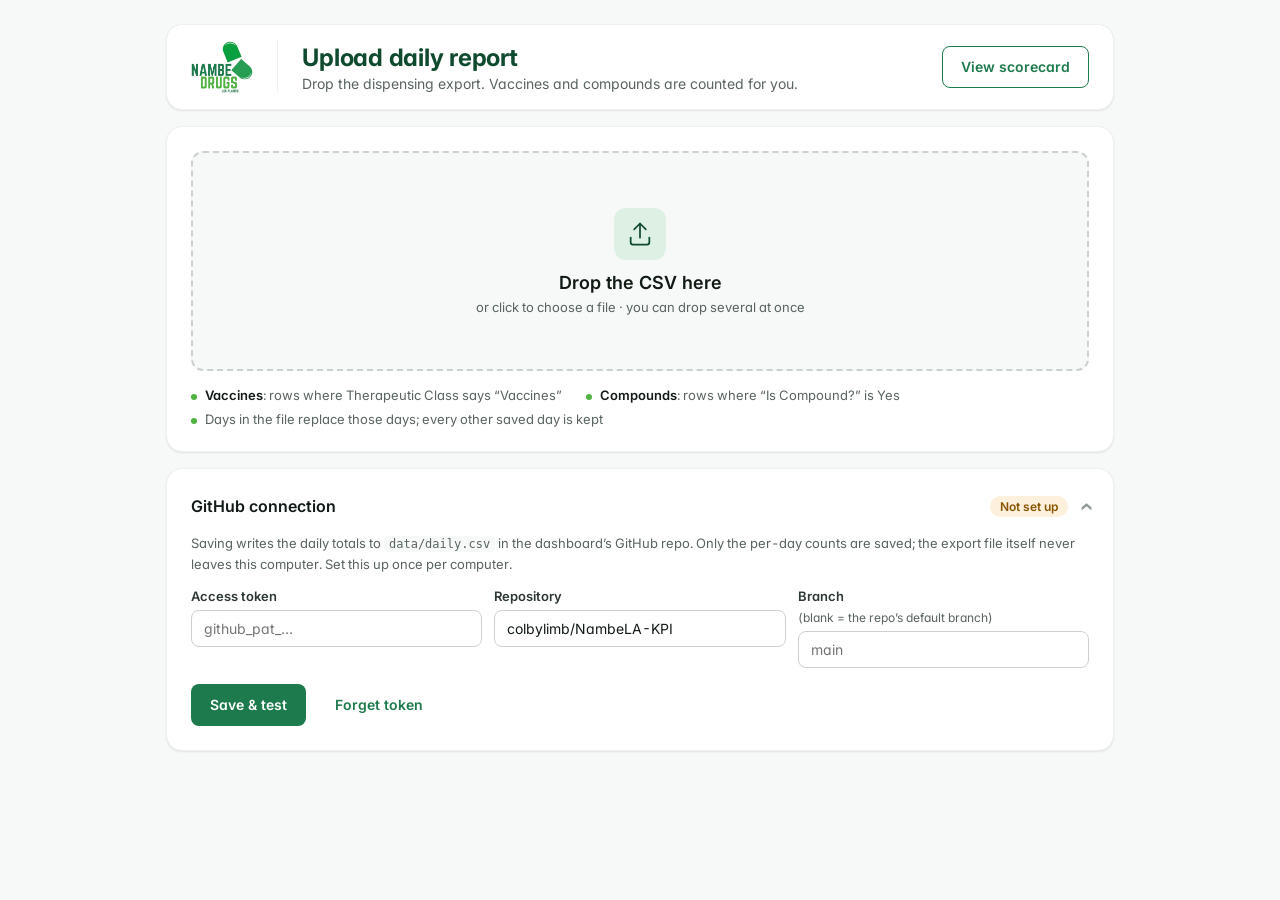
==== upload.html @ 17897c92 "Add drop-in CSV upload page for the dispensing export upload.html parses the export in the browser: " ====
<!doctype html>
<html lang="en">
<head>
  <meta charset="utf-8">
  <meta name="viewport" content="width=device-width, initial-scale=1">
  <title>Upload Daily Report</title>
  <meta name="description" content="Drop the pharmacy dispensing export to update the Nambe Drugs scorecard.">
  <meta name="robots" content="noindex">
  <link rel="icon" type="image/png" href="assets/logo.png">
  <link rel="preconnect" href="https://fonts.googleapis.com">
  <link rel="preconnect" href="https://fonts.gstatic.com" crossorigin>
  <link href="https://fonts.googleapis.com/css2?family=Inter:wght@400;500;600;700&display=swap" rel="stylesheet">
  <link rel="stylesheet" href="assets/styles.css">
</head>
<body class="page-upload">
  <div class="up-wrap">
    <header class="topbar">
      <img class="logo" src="assets/logo.png" alt="Nambe Drugs Los Alamos">
      <div class="divider"></div>
      <div class="title-block">
        <h1>Upload daily report</h1>
        <p>Drop the dispensing export. Vaccines and compounds are counted for you.</p>
      </div>
      <div class="spacer"></div>
      <a class="btn btn-secondary" href="./">View scorecard</a>
    </header>

    <!-- Step 1: drop -->
    <section class="up-card">
      <label class="dropzone" id="dropzone" tabindex="0">
        <input type="file" id="file" accept=".csv,text/csv" multiple hidden>
        <span class="dz-icon" aria-hidden="true">
          <svg viewBox="0 0 24 24" fill="none" stroke="currentColor" stroke-width="1.5" stroke-linecap="round" stroke-linejoin="round"><path d="M12 15V3"/><path d="m7 8 5-5 5 5"/><path d="M20 15v4a2 2 0 0 1-2 2H6a2 2 0 0 1-2-2v-4"/></svg>
        </span>
        <span class="dz-title">Drop the CSV here</span>
        <span class="dz-sub">or click to choose a file · you can drop several at once</span>
      </label>
      <ul class="rules">
        <li><b>Vaccines</b>: rows where Therapeutic Class says “Vaccines”</li>
        <li><b>Compounds</b>: rows where “Is Compound?” is Yes</li>
        <li>Days in the file replace those days; every other saved day is kept</li>
      </ul>
    </section>

    <!-- Step 2: review + save -->
    <section class="up-card" id="review" hidden>
      <div class="up-head">
        <h2>Check the counts</h2>
        <span class="muted" id="files-note"></span>
      </div>
      <div id="notices"></div>
      <div class="table-wrap">
        <table class="up-table">
          <thead><tr><th>Date</th><th class="num">Vaccines</th><th class="num">Compounds</th><th class="num">Rows read</th><th>On the dashboard</th></tr></thead>
          <tbody id="rows"></tbody>
        </table>
      </div>
      <div class="actions">
        <button class="btn btn-primary" id="save">Save to dashboard</button>
        <button class="btn btn-secondary" id="download">Download daily.csv</button>
        <button class="btn btn-tertiary" id="reset">Start over</button>
      </div>
      <div id="result" class="result" hidden></div>
    </section>

    <!-- Settings -->
    <details class="up-card settings" id="settings">
      <summary>
        <span>GitHub connection</span>
        <span class="conn" id="conn-state">Not set up</span>
      </summary>
      <p class="muted">Saving writes the daily totals to <code>data/daily.csv</code> in the dashboard’s GitHub repo. Only the per-day counts are saved; the export file itself never leaves this computer. Set this up once per computer.</p>
      <div class="form">
        <label>Access token
          <input type="password" id="token" autocomplete="off" placeholder="github_pat_…">
        </label>
        <label>Repository
          <input type="text" id="repo" placeholder="owner/repo">
        </label>
        <label>Branch <span class="muted">(blank = the repo’s default branch)</span>
          <input type="text" id="branch" placeholder="main">
        </label>
      </div>
      <div class="actions">
        <button class="btn btn-primary" id="save-settings">Save &amp; test</button>
        <button class="btn btn-tertiary" id="forget">Forget token</button>
      </div>
      <div id="settings-result" class="result" hidden></div>
    </details>
  </div>

  <script src="assets/ingest.js"></script>
  <script src="assets/upload.js"></script>
</body>
</html>
---- assets/styles.css ----
/* Nambe Drugs Los Alamos — KPI wall display
   Tokens follow the Nambe Drugs brand board. */
:root {
  --forest: #1D7A4D;
  --green: #0A9F41;
  --lime: #50B341;
  --pine: #0F4A2E;
  --mint: #DDF0E3;

  --ink-900: #111A15;
  --ink-800: #2D3832;
  --ink-600: #59645E;
  --ink-400: #909A94;
  --ink-200: #CBD2CE;
  --ink-100: #EEF1EF;
  --ink-50:  #F7F9F8;

  --success: #1E9E57;
  --success-bg: #E3F4EA;
  --warning: #E08A00;
  --warning-ink: #8A5500;
  --warning-bg: #FDF0DC;
  --error: #D93B3B;
  --error-bg: #FBE5E5;

  --surface: #FFFFFF;
  --page: var(--ink-50);
  --ghost: #D3DAD6;           /* last-month comparison marks */

  --radius-card: 12px;
  --radius-panel: 16px;
  --shadow-1: 0 1px 2px rgba(17, 26, 21, .10);

  color-scheme: light;
  /* Scales the whole display with the screen: 16px on a 1920×1080 TV. */
  font-size: max(11px, min(0.8333vw, 1.4815vh));
}

* { box-sizing: border-box; }

html, body { margin: 0; height: 100%; }

body {
  background: var(--page);
  color: var(--ink-900);
  font-family: "Inter", system-ui, -apple-system, "Segoe UI", sans-serif;
  font-feature-settings: "tnum" 1, "cv11" 1;
  -webkit-font-smoothing: antialiased;
  overflow: hidden;
  cursor: none;               /* hide the mouse on the wall display */
}
body.has-pointer { cursor: default; }

.app {
  height: 100vh;
  display: grid;
  grid-template-rows: auto 1fr auto;
  gap: 1.25rem;
  padding: 1.25rem 1.5rem 0.75rem;
}

/* ---------- Header ---------- */
.topbar {
  display: flex;
  align-items: center;
  gap: 1.5rem;
  background: var(--surface);
  border: 1px solid var(--ink-100);
  border-radius: var(--radius-panel);
  box-shadow: var(--shadow-1);
  padding: 0.85rem 1.5rem;
}
.topbar .logo { height: 3.6rem; width: auto; display: block; }
.topbar .divider { width: 1px; align-self: stretch; background: var(--ink-100); }
.title-block h1 {
  margin: 0;
  font-size: 2rem; line-height: 2.5rem; font-weight: 700;
  color: var(--pine); letter-spacing: -0.01em;
}
.title-block p {
  margin: 0.1rem 0 0;
  font-size: 0.95rem; color: var(--ink-600);
}
.topbar .spacer { flex: 1; }

.status {
  display: inline-flex; align-items: center; gap: 0.5rem;
  border-radius: 999px;
  padding: 0.45rem 0.95rem;
  font-size: 0.95rem; font-weight: 600;
  background: var(--mint); color: var(--pine);
  white-space: nowrap;
}
.status svg { width: 1.1rem; height: 1.1rem; }
.status.is-warning { background: var(--warning-bg); color: var(--warning-ink); }
.status.is-error { background: var(--error-bg); color: #9E2323; }
.sample-pill {
  border-radius: 999px; padding: 0.35rem 0.8rem;
  font-size: 0.8rem; font-weight: 600; letter-spacing: 0.06em; text-transform: uppercase;
  border: 1px solid var(--warning); color: var(--warning-ink); background: var(--surface);
}

.clock { text-align: right; }
.clock .time {
  font-size: 2rem; line-height: 2.4rem; font-weight: 700; color: var(--ink-900);
  letter-spacing: -0.01em;
}
.clock .date { font-size: 0.95rem; color: var(--ink-600); }

/* ---------- Panels ---------- */
.grid {
  min-height: 0;
  display: grid;
  grid-template-columns: 1fr 1fr;
  gap: 1.25rem;
}

.panel {
  min-height: 0;
  display: flex; flex-direction: column; gap: 1rem;
  background: var(--surface);
  border: 1px solid var(--ink-100);
  border-radius: var(--radius-panel);
  box-shadow: var(--shadow-1);
  padding: 1.25rem 1.5rem 1.25rem;
}

.panel-head { display: flex; align-items: center; gap: 0.85rem; }
.panel-icon {
  width: 2.75rem; height: 2.75rem; border-radius: 12px;
  background: var(--mint); color: var(--pine);
  display: grid; place-items: center;
}
.panel-icon svg { width: 1.6rem; height: 1.6rem; }
.panel-head h2 {
  margin: 0; font-size: 1.75rem; line-height: 2.1rem; font-weight: 700; color: var(--pine);
}

/* KPI tiles */
.kpis { display: grid; grid-template-columns: 1fr 1fr; gap: 1rem; }
.kpi {
  border: 1px solid var(--ink-100);
  border-radius: var(--radius-card);
  padding: 1rem 1.25rem 1.1rem;
  background: var(--surface);
}
.kpi.is-primary { background: linear-gradient(135deg, var(--forest), var(--pine)); border-color: transparent; color: #fff; }
.overline {
  font-size: 0.8rem; line-height: 1.1rem; font-weight: 600;
  letter-spacing: 0.08em; text-transform: uppercase;
  color: var(--ink-600);
}
.kpi.is-primary .overline { color: rgba(255,255,255,.78); }
.kpi .value {
  font-size: 4.6rem; line-height: 1; font-weight: 700; letter-spacing: -0.03em;
  margin: 0.55rem 0 0.7rem;
}
.kpi .compare {
  display: flex; align-items: center; gap: 0.6rem; flex-wrap: wrap;
  font-size: 1rem; color: var(--ink-600);
}
.kpi.is-primary .compare { color: rgba(255,255,255,.85); }
.kpi .compare b { color: var(--ink-900); font-weight: 600; }
.kpi.is-primary .compare b { color: #fff; }

.delta {
  display: inline-flex; align-items: center; gap: 0.3rem;
  border-radius: 999px; padding: 0.22rem 0.65rem;
  font-size: 0.95rem; font-weight: 700;
}
.delta svg { width: 0.95rem; height: 0.95rem; }
.delta.up   { background: var(--success-bg); color: #13703D; }
.delta.down { background: var(--error-bg);   color: #A32B2B; }
.delta.flat { background: var(--ink-100);    color: var(--ink-800); }

/* Charts */
.chart-card {
  flex: 1 1 0; min-height: 0;
  display: flex; flex-direction: column;
  border: 1px solid var(--ink-100);
  border-radius: var(--radius-card);
  padding: 0.9rem 1.1rem 0.6rem;
}
.chart-card.daily { flex-grow: 1.15; }
.chart-head {
  display: flex; align-items: baseline; justify-content: space-between; gap: 1rem;
  margin-bottom: 0.35rem;
}
.chart-head h3 { margin: 0; font-size: 1.15rem; line-height: 1.6rem; font-weight: 600; color: var(--ink-900); }
.chart-head .note { font-size: 0.95rem; color: var(--ink-600); }
.chart-head .note b { color: var(--ink-900); font-weight: 600; }
.legend { display: flex; gap: 1.1rem; font-size: 0.9rem; color: var(--ink-600); white-space: nowrap; }
.legend span { display: inline-flex; align-items: center; gap: 0.4rem; }
.legend i { width: 0.8rem; height: 0.8rem; border-radius: 3px; display: inline-block; }
.legend i.dashed { background: transparent !important; border: 2px dashed var(--lime); }

.chart { flex: 1; min-height: 0; position: relative; }
.chart svg { position: absolute; inset: 0; width: 100%; height: 100%; overflow: visible; }

.chart .grid-line { stroke: var(--ink-100); stroke-width: 1; }
.chart .baseline  { stroke: var(--ink-200); stroke-width: 1; }
.chart .tick      { fill: var(--ink-400); font-size: 0.8rem; }
.chart .tick.strong { fill: var(--ink-900); font-weight: 700; }
.chart .val       { fill: var(--ink-900); font-size: 0.95rem; font-weight: 700; }
.chart .val.muted { fill: var(--ink-600); font-weight: 600; }

/* ---------- Footer ---------- */
.footer {
  display: flex; justify-content: space-between; gap: 1rem;
  font-size: 0.8rem; color: var(--ink-400);
  padding: 0 0.25rem;
}

/* Loading / empty */
.empty {
  grid-column: 1 / -1;
  display: grid; place-items: center;
  color: var(--ink-600); font-size: 1.2rem;
}

/* ---------- Small screens (phones, laptops in portrait) ---------- */
@media (max-width: 1000px) {
  :root { font-size: 14px; }
  body { overflow: auto; cursor: default; }
  .app { height: auto; padding: 16px; gap: 16px; }
  .topbar { flex-wrap: wrap; padding: 12px 16px; gap: 12px; }
  .topbar .divider, .topbar .spacer { display: none; }
  .topbar .logo { height: 44px; }
  .title-block h1 { font-size: 1.5rem; line-height: 2rem; }
  .clock { text-align: left; width: 100%; display: flex; gap: 12px; align-items: baseline; }
  .clock .time { font-size: 1.25rem; }
  .grid { grid-template-columns: 1fr; }
  .panel { padding: 16px; }
  .kpi .value { font-size: 2.75rem; }
  .chart-card { flex: none; }
  .chart { flex: none; height: 220px; }
  .chart-head { flex-wrap: wrap; }
  .footer { flex-direction: column; }
}

/* =========================================================
   Upload page
   ========================================================= */
body.page-upload { overflow: auto; cursor: default; font-size: 15px; }
html:has(body.page-upload) { font-size: 16px; }
.up-wrap { max-width: 980px; margin: 0 auto; padding: 24px 16px 48px; display: grid; gap: 16px; }
.page-upload .topbar { padding: 16px 24px; }
.page-upload .topbar .logo { height: 52px; }
.page-upload .title-block h1 { font-size: 24px; line-height: 32px; }
.page-upload .title-block p { font-size: 14px; }

.up-card {
  background: var(--surface); border: 1px solid var(--ink-100);
  border-radius: var(--radius-panel); box-shadow: var(--shadow-1);
  padding: 24px;
}
.up-head { display: flex; align-items: baseline; justify-content: space-between; gap: 16px; flex-wrap: wrap; margin-bottom: 12px; }
.up-head h2 { margin: 0; font-size: 18px; line-height: 28px; font-weight: 600; color: var(--pine); }
.muted { color: var(--ink-600); font-size: 13px; }

.dropzone {
  display: flex; flex-direction: column; align-items: center; justify-content: center; gap: 6px;
  min-height: 220px; padding: 24px; text-align: center;
  border: 2px dashed var(--ink-200); border-radius: var(--radius-card);
  background: var(--ink-50); cursor: pointer;
  transition: background .15s, border-color .15s;
}
.dropzone:hover, .dropzone:focus-visible { background: var(--mint); border-color: var(--forest); outline: none; }
.dropzone.is-over { background: var(--mint); border-color: var(--forest); border-style: solid; }
.dz-icon { width: 52px; height: 52px; border-radius: 12px; background: var(--mint); color: var(--pine); display: grid; place-items: center; margin-bottom: 6px; }
.dropzone.is-over .dz-icon, .dropzone:hover .dz-icon { background: #fff; }
.dz-icon svg { width: 28px; height: 28px; }
.dz-title { font-size: 18px; font-weight: 600; color: var(--ink-900); }
.dz-sub { font-size: 13px; color: var(--ink-600); }

.rules { margin: 16px 0 0; padding: 0; list-style: none; display: flex; flex-wrap: wrap; gap: 8px 24px; font-size: 13px; color: var(--ink-600); }
.rules li { position: relative; padding-left: 14px; }
.rules li::before { content: ""; position: absolute; left: 0; top: 7px; width: 6px; height: 6px; border-radius: 50%; background: var(--lime); }
.rules b { color: var(--ink-900); font-weight: 600; }

.table-wrap { overflow-x: auto; border: 1px solid var(--ink-100); border-radius: var(--radius-card); }
.up-table { width: 100%; border-collapse: collapse; font-size: 14px; }
.up-table th { text-align: left; font-size: 11px; font-weight: 600; letter-spacing: .06em; text-transform: uppercase; color: var(--ink-600); background: var(--ink-50); padding: 10px 14px; border-bottom: 1px solid var(--ink-100); white-space: nowrap; }
.up-table td { padding: 11px 14px; border-bottom: 1px solid var(--ink-100); white-space: nowrap; }
.up-table tr:last-child td { border-bottom: 0; }
.up-table tbody tr:hover { background: var(--mint); }
.up-table .num { text-align: right; font-variant-numeric: tabular-nums; }
.up-table td b { font-weight: 700; font-size: 15px; }

.badge { display: inline-block; border-radius: 999px; padding: 3px 10px; font-size: 12px; font-weight: 600; }
.badge.ok { background: var(--mint); color: var(--pine); }
.badge.warn { background: var(--warning-bg); color: var(--warning-ink); }
.badge.muted { background: var(--ink-100); color: var(--ink-600); }

.actions { display: flex; gap: 10px; flex-wrap: wrap; margin-top: 16px; }
.btn {
  font: inherit; font-size: 14px; font-weight: 600; line-height: 20px;
  border-radius: 8px; padding: 10px 18px; cursor: pointer; text-decoration: none;
  border: 1px solid transparent; display: inline-flex; align-items: center; gap: 6px;
}
.btn-primary { background: var(--forest); color: #fff; }
.btn-primary:hover { background: #17663F; }
.btn-primary:active { background: var(--pine); }
.btn-secondary { background: #fff; color: var(--forest); border-color: var(--forest); }
.btn-secondary:hover { background: var(--mint); }
.btn-tertiary { background: transparent; color: var(--forest); }
.btn-tertiary:hover { background: var(--ink-50); }
.btn:disabled { background: var(--ink-100); color: var(--ink-400); border-color: transparent; cursor: not-allowed; }
.btn:focus-visible { outline: 2px solid var(--forest); outline-offset: 2px; }

.notice { border-radius: 8px; padding: 10px 14px; font-size: 14px; margin-bottom: 10px; }
.notice.ok { background: var(--success-bg); color: #13703D; }
.notice.info { background: var(--ink-50); color: var(--ink-800); border: 1px solid var(--ink-100); }
.notice.warn { background: var(--warning-bg); color: var(--warning-ink); }
.notice.error { background: var(--error-bg); color: #9E2323; }
.notice a { color: inherit; font-weight: 600; }
.result { margin: 16px 0 0; }

.settings summary { display: flex; align-items: center; justify-content: space-between; cursor: pointer; font-size: 16px; font-weight: 600; color: var(--ink-900); list-style: none; }
.settings summary::-webkit-details-marker { display: none; }
.settings summary::after { content: "›"; font-size: 22px; color: var(--ink-400); transform: rotate(90deg); margin-left: 12px; }
.settings[open] summary::after { transform: rotate(-90deg); }
.settings summary > span:first-child { flex: 1; }
.conn { font-size: 12px; font-weight: 600; border-radius: 999px; padding: 3px 10px; background: var(--warning-bg); color: var(--warning-ink); }
.conn.ok { background: var(--mint); color: var(--pine); }
.settings p { margin: 14px 0; line-height: 20px; }
.settings code { font-size: 12px; background: var(--ink-50); padding: 1px 5px; border-radius: 4px; }
.form { display: grid; grid-template-columns: 1fr 1fr 1fr; gap: 12px; }
.form label { display: flex; flex-direction: column; gap: 6px; font-size: 13px; font-weight: 600; color: var(--ink-800); }
.form label .muted { font-weight: 400; font-size: 12px; }
.form input {
  font: inherit; font-size: 14px; font-weight: 400; padding: 9px 12px;
  border: 1px solid var(--ink-200); border-radius: 8px; background: #fff; color: var(--ink-900);
}
.form input:focus { outline: none; border-color: var(--forest); box-shadow: 0 0 0 3px var(--mint); }

@media (max-width: 720px) {
  .form { grid-template-columns: 1fr; }
  .page-upload .topbar .divider, .page-upload .topbar .spacer { display: none; }
  .up-card { padding: 16px; }
}
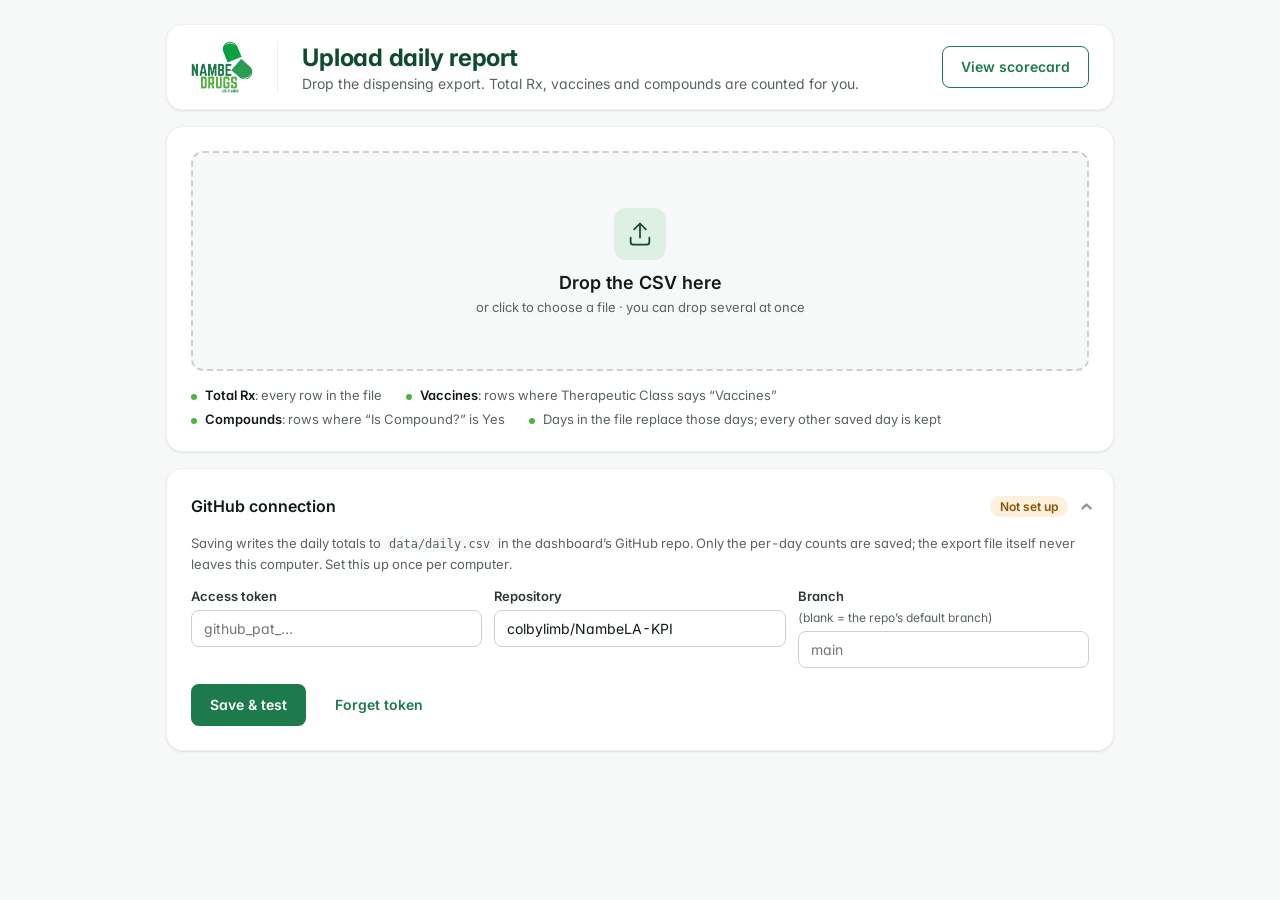
==== commit 1605aba4: "Add Total Rx as a third metric; three-column layout for the 55" TV Total Rx counts every dated row i" ====
--- a/upload.html
+++ b/upload.html
@@ -19,7 +19,7 @@
       <div class="divider"></div>
       <div class="title-block">
         <h1>Upload daily report</h1>
-        <p>Drop the dispensing export. Vaccines and compounds are counted for you.</p>
+        <p>Drop the dispensing export. Total Rx, vaccines and compounds are counted for you.</p>
       </div>
       <div class="spacer"></div>
       <a class="btn btn-secondary" href="./">View scorecard</a>
@@ -36,6 +36,7 @@
         <span class="dz-sub">or click to choose a file · you can drop several at once</span>
       </label>
       <ul class="rules">
+        <li><b>Total Rx</b>: every row in the file</li>
         <li><b>Vaccines</b>: rows where Therapeutic Class says “Vaccines”</li>
         <li><b>Compounds</b>: rows where “Is Compound?” is Yes</li>
         <li>Days in the file replace those days; every other saved day is kept</li>
@@ -51,7 +52,7 @@
       <div id="notices"></div>
       <div class="table-wrap">
         <table class="up-table">
-          <thead><tr><th>Date</th><th class="num">Vaccines</th><th class="num">Compounds</th><th class="num">Rows read</th><th>On the dashboard</th></tr></thead>
+          <thead><tr><th>Date</th><th class="num">Total Rx</th><th class="num">Vaccines</th><th class="num">Compounds</th><th>On the dashboard</th></tr></thead>
           <tbody id="rows"></tbody>
         </table>
       </div>
--- a/assets/styles.css
+++ b/assets/styles.css
@@ -111,7 +111,7 @@
 .grid {
   min-height: 0;
   display: grid;
-  grid-template-columns: 1fr 1fr;
+  grid-template-columns: repeat(3, minmax(0, 1fr));
   gap: 1.25rem;
 }
 
@@ -122,7 +122,7 @@
   border: 1px solid var(--ink-100);
   border-radius: var(--radius-panel);
   box-shadow: var(--shadow-1);
-  padding: 1.25rem 1.5rem 1.25rem;
+  padding: 1.25rem 1.25rem 1.1rem;
 }
 
 .panel-head { display: flex; align-items: center; gap: 0.85rem; }
@@ -137,11 +137,11 @@
 }
 
 /* KPI tiles */
-.kpis { display: grid; grid-template-columns: 1fr 1fr; gap: 1rem; }
+.kpis { display: grid; grid-template-columns: 1fr 1fr; gap: 0.85rem; }
 .kpi {
   border: 1px solid var(--ink-100);
   border-radius: var(--radius-card);
-  padding: 1rem 1.25rem 1.1rem;
+  padding: 0.95rem 1.1rem 1rem;
   background: var(--surface);
 }
 .kpi.is-primary { background: linear-gradient(135deg, var(--forest), var(--pine)); border-color: transparent; color: #fff; }
@@ -152,12 +152,12 @@
 }
 .kpi.is-primary .overline { color: rgba(255,255,255,.78); }
 .kpi .value {
-  font-size: 4.6rem; line-height: 1; font-weight: 700; letter-spacing: -0.03em;
-  margin: 0.55rem 0 0.7rem;
+  font-size: 4.4rem; line-height: 1; font-weight: 700; letter-spacing: -0.03em;
+  margin: 0.5rem 0 0.65rem;
 }
 .kpi .compare {
-  display: flex; align-items: center; gap: 0.6rem; flex-wrap: wrap;
-  font-size: 1rem; color: var(--ink-600);
+  display: flex; align-items: center; gap: 0.35rem 0.55rem; flex-wrap: wrap;
+  font-size: 1rem; line-height: 1.35rem; color: var(--ink-600);
 }
 .kpi.is-primary .compare { color: rgba(255,255,255,.85); }
 .kpi .compare b { color: var(--ink-900); font-weight: 600; }
@@ -186,10 +186,10 @@
   display: flex; align-items: baseline; justify-content: space-between; gap: 1rem;
   margin-bottom: 0.35rem;
 }
-.chart-head h3 { margin: 0; font-size: 1.15rem; line-height: 1.6rem; font-weight: 600; color: var(--ink-900); }
+.chart-head h3 { margin: 0; white-space: nowrap; font-size: 1.2rem; line-height: 1.6rem; font-weight: 600; color: var(--ink-900); }
 .chart-head .note { font-size: 0.95rem; color: var(--ink-600); }
 .chart-head .note b { color: var(--ink-900); font-weight: 600; }
-.legend { display: flex; gap: 1.1rem; font-size: 0.9rem; color: var(--ink-600); white-space: nowrap; }
+.legend { display: flex; gap: 0.9rem; font-size: 0.95rem; color: var(--ink-600); white-space: nowrap; }
 .legend span { display: inline-flex; align-items: center; gap: 0.4rem; }
 .legend i { width: 0.8rem; height: 0.8rem; border-radius: 3px; display: inline-block; }
 .legend i.dashed { background: transparent !important; border: 2px dashed var(--lime); }
@@ -199,15 +199,15 @@
 
 .chart .grid-line { stroke: var(--ink-100); stroke-width: 1; }
 .chart .baseline  { stroke: var(--ink-200); stroke-width: 1; }
-.chart .tick      { fill: var(--ink-400); font-size: 0.8rem; }
+.chart .tick      { fill: var(--ink-600); font-size: 0.95rem; }
 .chart .tick.strong { fill: var(--ink-900); font-weight: 700; }
-.chart .val       { fill: var(--ink-900); font-size: 0.95rem; font-weight: 700; }
+.chart .val       { fill: var(--ink-900); font-size: 1.05rem; font-weight: 700; }
 .chart .val.muted { fill: var(--ink-600); font-weight: 600; }
 
 /* ---------- Footer ---------- */
 .footer {
   display: flex; justify-content: space-between; gap: 1rem;
-  font-size: 0.8rem; color: var(--ink-400);
+  font-size: 0.9rem; color: var(--ink-600);
   padding: 0 0.25rem;
 }
 
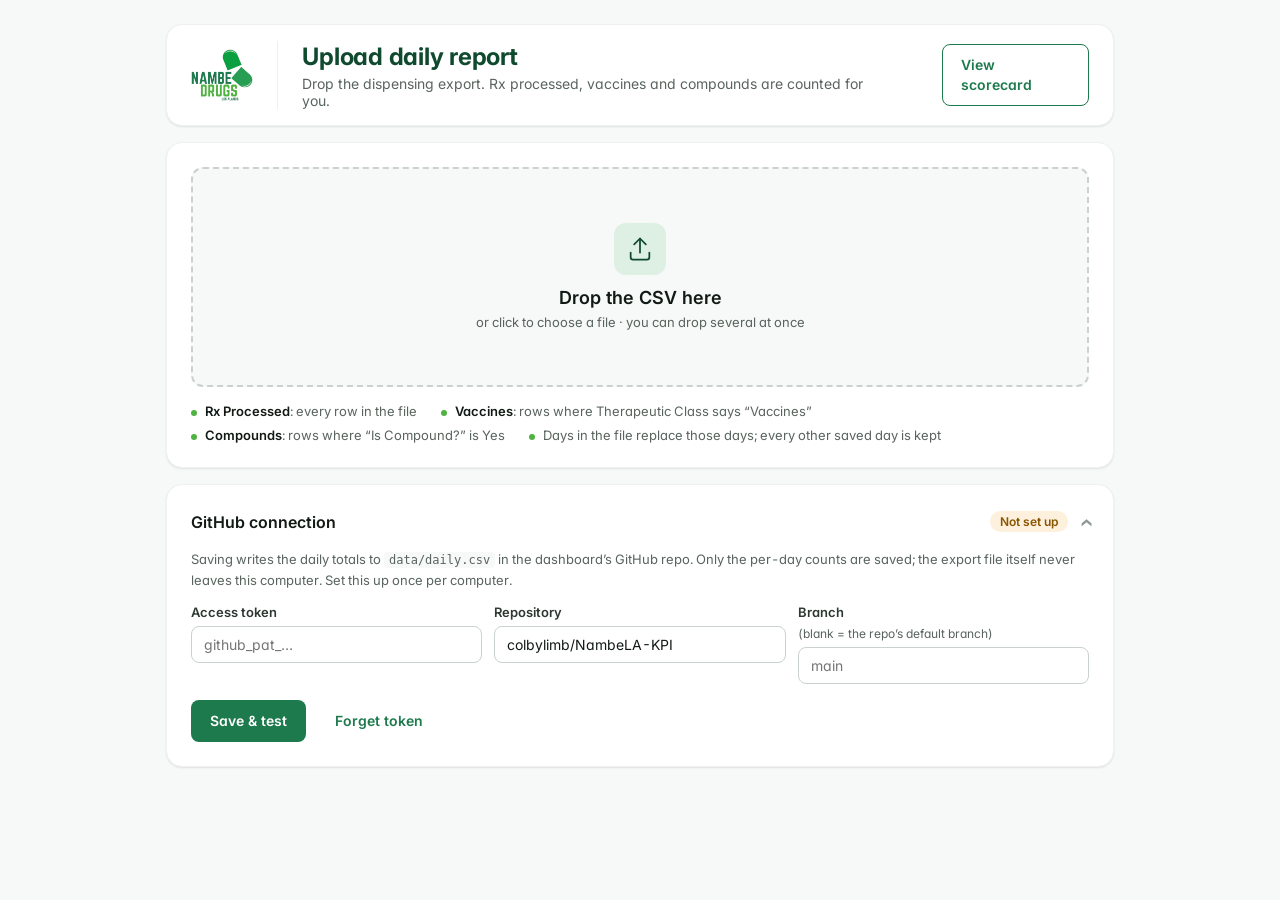
==== commit 64fff804: "Rename Total Rx to Rx Processed; expect data nightly at midnight The late-data warning now expects y" ====
--- a/upload.html
+++ b/upload.html
@@ -19,7 +19,7 @@
       <div class="divider"></div>
       <div class="title-block">
         <h1>Upload daily report</h1>
-        <p>Drop the dispensing export. Total Rx, vaccines and compounds are counted for you.</p>
+        <p>Drop the dispensing export. Rx processed, vaccines and compounds are counted for you.</p>
       </div>
       <div class="spacer"></div>
       <a class="btn btn-secondary" href="./">View scorecard</a>
@@ -36,7 +36,7 @@
         <span class="dz-sub">or click to choose a file · you can drop several at once</span>
       </label>
       <ul class="rules">
-        <li><b>Total Rx</b>: every row in the file</li>
+        <li><b>Rx Processed</b>: every row in the file</li>
         <li><b>Vaccines</b>: rows where Therapeutic Class says “Vaccines”</li>
         <li><b>Compounds</b>: rows where “Is Compound?” is Yes</li>
         <li>Days in the file replace those days; every other saved day is kept</li>
@@ -52,7 +52,7 @@
       <div id="notices"></div>
       <div class="table-wrap">
         <table class="up-table">
-          <thead><tr><th>Date</th><th class="num">Total Rx</th><th class="num">Vaccines</th><th class="num">Compounds</th><th>On the dashboard</th></tr></thead>
+          <thead><tr><th>Date</th><th class="num">Rx Processed</th><th class="num">Vaccines</th><th class="num">Compounds</th><th>On the dashboard</th></tr></thead>
           <tbody id="rows"></tbody>
         </table>
       </div>
--- a/assets/styles.css
+++ b/assets/styles.css
@@ -137,27 +137,31 @@
 }
 
 /* KPI tiles */
-.kpis { display: grid; grid-template-columns: 1fr 1fr; gap: 0.85rem; }
+.kpis { display: grid; grid-template-columns: 1fr; gap: 0.85rem; }
 .kpi {
   border: 1px solid var(--ink-100);
   border-radius: var(--radius-card);
-  padding: 0.95rem 1.1rem 1rem;
+  padding: 1.1rem 1.35rem 1.2rem;
   background: var(--surface);
 }
 .kpi.is-primary { background: linear-gradient(135deg, var(--forest), var(--pine)); border-color: transparent; color: #fff; }
 .overline {
-  font-size: 0.8rem; line-height: 1.1rem; font-weight: 600;
+  font-size: 0.95rem; line-height: 1.3rem; font-weight: 600;
   letter-spacing: 0.08em; text-transform: uppercase;
   color: var(--ink-600);
 }
 .kpi.is-primary .overline { color: rgba(255,255,255,.78); }
+.kpi-row {
+  display: flex; align-items: flex-end; justify-content: space-between; gap: 1rem;
+  margin-top: 0.6rem;
+}
 .kpi .value {
-  font-size: 4.4rem; line-height: 1; font-weight: 700; letter-spacing: -0.03em;
-  margin: 0.5rem 0 0.65rem;
+  font-size: 6.25rem; line-height: 0.9; font-weight: 700; letter-spacing: -0.035em;
 }
 .kpi .compare {
-  display: flex; align-items: center; gap: 0.35rem 0.55rem; flex-wrap: wrap;
-  font-size: 1rem; line-height: 1.35rem; color: var(--ink-600);
+  display: flex; flex-direction: column; align-items: flex-end; gap: 0.5rem;
+  text-align: right; padding-bottom: 0.15rem;
+  font-size: 1.1rem; line-height: 1.45rem; color: var(--ink-600);
 }
 .kpi.is-primary .compare { color: rgba(255,255,255,.85); }
 .kpi .compare b { color: var(--ink-900); font-weight: 600; }
@@ -165,10 +169,10 @@
 
 .delta {
   display: inline-flex; align-items: center; gap: 0.3rem;
-  border-radius: 999px; padding: 0.22rem 0.65rem;
-  font-size: 0.95rem; font-weight: 700;
-}
-.delta svg { width: 0.95rem; height: 0.95rem; }
+  border-radius: 999px; padding: 0.3rem 0.8rem;
+  font-size: 1.25rem; font-weight: 700;
+}
+.delta svg { width: 1.2rem; height: 1.2rem; }
 .delta.up   { background: var(--success-bg); color: #13703D; }
 .delta.down { background: var(--error-bg);   color: #A32B2B; }
 .delta.flat { background: var(--ink-100);    color: var(--ink-800); }
@@ -181,7 +185,6 @@
   border-radius: var(--radius-card);
   padding: 0.9rem 1.1rem 0.6rem;
 }
-.chart-card.daily { flex-grow: 1.15; }
 .chart-head {
   display: flex; align-items: baseline; justify-content: space-between; gap: 1rem;
   margin-bottom: 0.35rem;
@@ -231,7 +234,9 @@
   .clock .time { font-size: 1.25rem; }
   .grid { grid-template-columns: 1fr; }
   .panel { padding: 16px; }
-  .kpi .value { font-size: 2.75rem; }
+  .kpi .value { font-size: 3.25rem; }
+  .kpi .compare { font-size: 0.95rem; }
+  .delta { font-size: 1rem; }
   .chart-card { flex: none; }
   .chart { flex: none; height: 220px; }
   .chart-head { flex-wrap: wrap; }
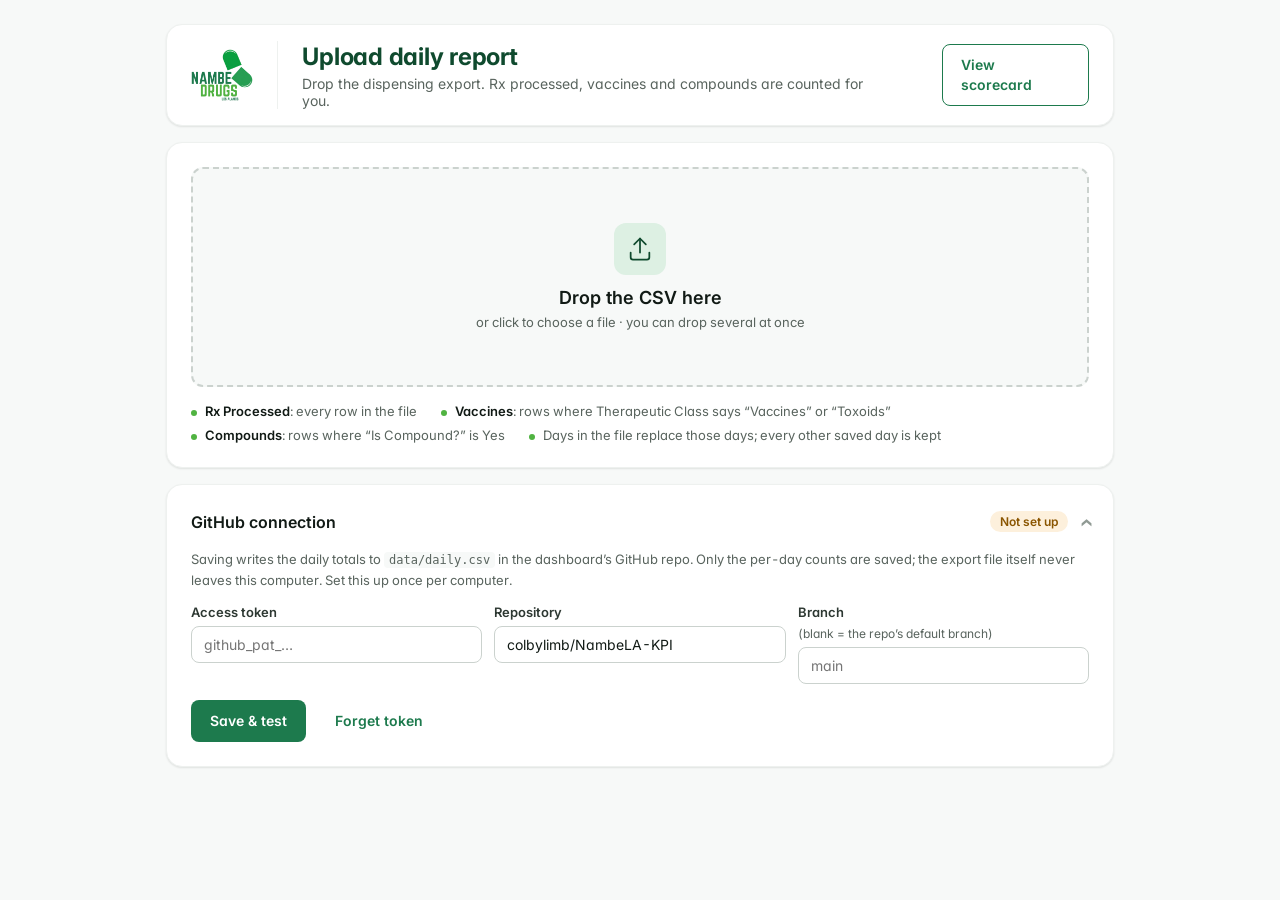
==== commit b3262898: "Lighter screensaver with bolder pills; visible gear; count toxoids as vaccines Screensaver drops the" ====
--- a/upload.html
+++ b/upload.html
@@ -37,7 +37,7 @@
       </label>
       <ul class="rules">
         <li><b>Rx Processed</b>: every row in the file</li>
-        <li><b>Vaccines</b>: rows where Therapeutic Class says “Vaccines”</li>
+        <li><b>Vaccines</b>: rows where Therapeutic Class says “Vaccines” or “Toxoids”</li>
         <li><b>Compounds</b>: rows where “Is Compound?” is Yes</li>
         <li>Days in the file replace those days; every other saved day is kept</li>
       </ul>
--- a/assets/styles.css
+++ b/assets/styles.css
@@ -107,6 +107,49 @@
 }
 .clock .date { font-size: 0.95rem; color: var(--ink-600); }
 
+.gear {
+  width: 2.75rem; height: 2.75rem; border-radius: 12px; flex: none;
+  display: grid; place-items: center;
+  background: var(--mint); color: var(--pine); text-decoration: none;
+  transition: background .15s, color .15s;
+}
+.gear svg { width: 1.6rem; height: 1.6rem; }
+.gear:hover, .gear:focus-visible { background: var(--forest); color: #fff; outline: none; }
+body:not(.has-pointer) .gear { cursor: none; }
+
+/* ---------- After-hours screensaver ---------- */
+.screensaver {
+  position: fixed; inset: 0; z-index: 100;
+  background: linear-gradient(135deg, #34A56B 0%, var(--forest) 100%);
+  color: #fff; overflow: hidden;
+  display: grid; place-items: center;
+  opacity: 0; transition: opacity 1.2s ease;
+}
+.screensaver.is-on { opacity: 1; }
+.screensaver[hidden] { display: none; }
+.ss-art { position: absolute; inset: 0; width: 100%; height: 100%; }
+.ss-content {
+  position: relative;
+  display: flex; flex-direction: column; align-items: center; text-align: center;
+  transition: transform 6s ease-in-out;
+}
+.ss-badge {
+  background: #fff; border-radius: 28px;
+  padding: 2rem 2.5rem;
+  box-shadow: 0 12px 24px rgba(0, 0, 0, .16);
+  margin-bottom: 3rem;
+}
+.ss-badge img { display: block; height: 11rem; width: auto; }
+.ss-time {
+  font-size: 9rem; line-height: 1; font-weight: 700; letter-spacing: -0.04em;
+  font-variant-numeric: tabular-nums;
+}
+.ss-time { text-shadow: 0 2px 12px rgba(15, 74, 46, .25); }
+.ss-date {
+  margin-top: 1.1rem;
+  font-size: 2.2rem; line-height: 2.75rem; font-weight: 500; color: #fff; opacity: .92;
+}
+
 /* ---------- Panels ---------- */
 .grid {
   min-height: 0;
@@ -228,6 +271,8 @@
   .app { height: auto; padding: 16px; gap: 16px; }
   .topbar { flex-wrap: wrap; padding: 12px 16px; gap: 12px; }
   .topbar .divider, .topbar .spacer { display: none; }
+  .gear { position: absolute; top: 12px; right: 12px; }
+  .topbar { position: relative; }
   .topbar .logo { height: 44px; }
   .title-block h1 { font-size: 1.5rem; line-height: 2rem; }
   .clock { text-align: left; width: 100%; display: flex; gap: 12px; align-items: baseline; }
@@ -344,3 +389,9 @@
   .page-upload .topbar .divider, .page-upload .topbar .spacer { display: none; }
   .up-card { padding: 16px; }
 }
+
+@media (max-width: 700px) {
+  .ss-badge img { height: 7rem; }
+  .ss-time { font-size: 5rem; white-space: nowrap; }
+  .ss-date { font-size: 1.4rem; }
+}
